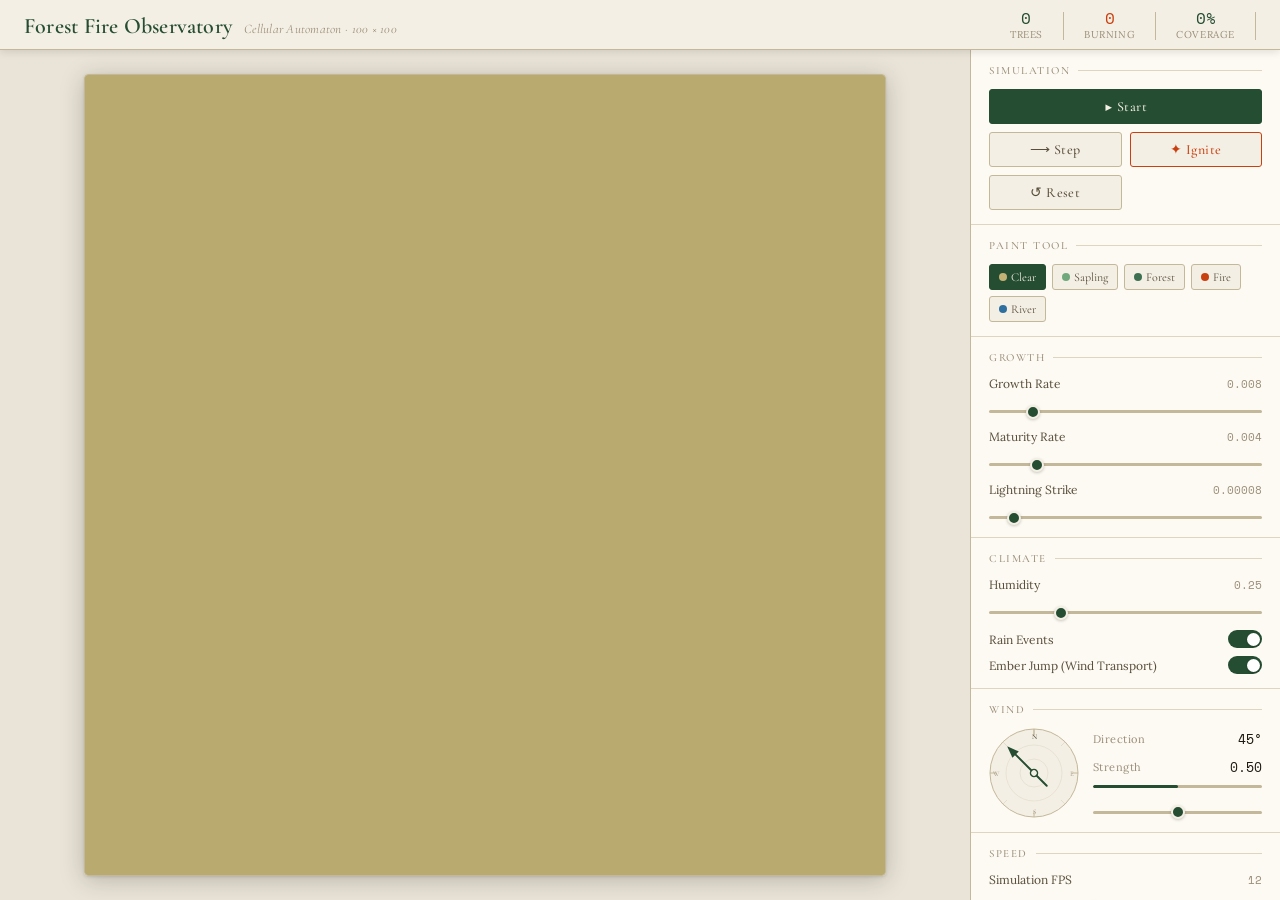
==== lab03/frontend/index.html @ 259b2fc2 "add: lab03 basic" ====
<!doctype html>
<html lang="en">
    <head>
        <meta charset="UTF-8" />
        <meta name="viewport" content="width=device-width, initial-scale=1.0" />
        <title>Forest Fire Observatory</title>
        <link rel="preconnect" href="https://fonts.googleapis.com" />
        <link
            href="https://fonts.googleapis.com/css2?family=Cormorant+Garamond:ital,wght@0,400;0,500;0,600;1,400;1,500&family=Lora:ital,wght@0,400;0,500;1,400&family=Space+Mono&display=swap"
            rel="stylesheet"
        />
        <link rel="stylesheet" href="style.css" />
    </head>
    <body>
        <div id="app">
            <div id="header">
                <div id="header-left">
                    <div id="header-title">Forest Fire Observatory</div>
                    <div id="header-subtitle">
                        Cellular Automaton · 100 × 100
                    </div>
                </div>
                <div id="header-stats">
                    <div class="hstat">
                        <span class="hstat-val" id="hstat-trees">0</span>
                        <span class="hstat-lbl">Trees</span>
                    </div>
                    <div class="hstat-sep"></div>
                    <div class="hstat">
                        <span
                            class="hstat-val"
                            id="hstat-fire"
                            style="color: var(--fire-col)"
                            >0</span
                        >
                        <span class="hstat-lbl">Burning</span>
                    </div>
                    <div class="hstat-sep"></div>
                    <div class="hstat">
                        <span class="hstat-val" id="hstat-cover">0%</span>
                        <span class="hstat-lbl">Coverage</span>
                    </div>
                    <div class="hstat-sep"></div>
                    <div id="rain-badge">
                        <span>🌧</span>
                        <span>Rain Event</span>
                    </div>
                </div>
            </div>

            <div id="main">
                <div id="canvas-area">
                    <div id="canvas-wrap">
                        <canvas id="canvas-grid"></canvas>
                        <canvas id="canvas-effects"></canvas>
                        <canvas id="canvas-rain"></canvas>
                    </div>
                </div>

                <div id="panel">
                    <!-- sim control -->
                    <div class="section">
                        <div class="section-title">Simulation</div>
                        <div id="controls-row">
                            <button
                                class="btn btn-primary"
                                id="btn-play"
                                onclick="toggleSim()"
                            >
                                ▶ Start
                            </button>
                            <button class="btn" onclick="stepSim()">
                                ⟶ Step
                            </button>
                            <button class="btn btn-fire" onclick="igniteFire()">
                                ✦ Ignite
                            </button>
                            <button class="btn" onclick="resetSim()">
                                ↺ Reset
                            </button>
                        </div>
                    </div>

                    <!-- paint tools -->
                    <div class="section">
                        <div class="section-title">Paint Tool</div>
                        <div id="tools-row">
                            <button
                                class="tool-btn active"
                                data-state="0"
                                onclick="setTool(this)"
                            >
                                <span
                                    class="tool-dot"
                                    style="background: #c4b274"
                                ></span
                                >Clear
                            </button>
                            <button
                                class="tool-btn"
                                data-state="1"
                                onclick="setTool(this)"
                            >
                                <span
                                    class="tool-dot"
                                    style="background: #6fa87a"
                                ></span
                                >Sapling
                            </button>
                            <button
                                class="tool-btn"
                                data-state="2"
                                onclick="setTool(this)"
                            >
                                <span
                                    class="tool-dot"
                                    style="background: #3d7050"
                                ></span
                                >Forest
                            </button>
                            <button
                                class="tool-btn"
                                data-state="3"
                                onclick="setTool(this)"
                            >
                                <span
                                    class="tool-dot"
                                    style="background: #c94010"
                                ></span
                                >Fire
                            </button>
                            <button
                                class="tool-btn"
                                data-state="6"
                                onclick="setTool(this)"
                            >
                                <span
                                    class="tool-dot"
                                    style="background: #2e6fa0"
                                ></span
                                >River
                            </button>
                        </div>
                    </div>

                    <!-- env -->
                    <div class="section">
                        <div class="section-title">Growth</div>
                        <div class="slider-group">
                            <div class="slider-header">
                                <span class="slider-label">Growth Rate</span>
                                <span class="slider-value" id="v-growth"
                                    >0.008</span
                                >
                            </div>
                            <input
                                type="range"
                                id="s-growth"
                                min="0.001"
                                max="0.05"
                                step="0.001"
                                value="0.008"
                                oninput="updateSlider('growth',this)"
                            />
                        </div>
                        <div class="slider-group">
                            <div class="slider-header">
                                <span class="slider-label">Maturity Rate</span>
                                <span class="slider-value" id="v-maturity"
                                    >0.004</span
                                >
                            </div>
                            <input
                                type="range"
                                id="s-maturity"
                                min="0.001"
                                max="0.02"
                                step="0.001"
                                value="0.004"
                                oninput="updateSlider('maturity',this)"
                            />
                        </div>
                        <div class="slider-group">
                            <div class="slider-header">
                                <span class="slider-label"
                                    >Lightning Strike</span
                                >
                                <span class="slider-value" id="v-lightning"
                                    >0.00008</span
                                >
                            </div>
                            <input
                                type="range"
                                id="s-lightning"
                                min="0.00001"
                                max="0.001"
                                step="0.00001"
                                value="0.00008"
                                oninput="updateSlider('lightning',this)"
                            />
                        </div>
                    </div>

                    <!-- climate -->
                    <div class="section">
                        <div class="section-title">Climate</div>
                        <div class="slider-group">
                            <div class="slider-header">
                                <span class="slider-label">Humidity</span>
                                <span class="slider-value" id="v-humidity"
                                    >0.25</span
                                >
                            </div>
                            <input
                                type="range"
                                id="s-humidity"
                                min="0"
                                max="1"
                                step="0.01"
                                value="0.25"
                                oninput="updateSlider('humidity',this)"
                            />
                        </div>
                        <div class="toggle-row">
                            <span class="toggle-label">Rain Events</span>
                            <label class="toggle">
                                <input
                                    type="checkbox"
                                    id="t-rain"
                                    checked
                                    onchange="sendConfig()"
                                />
                                <span class="toggle-track"></span>
                            </label>
                        </div>
                        <div class="toggle-row">
                            <span class="toggle-label"
                                >Ember Jump (Wind Transport)</span
                            >
                            <label class="toggle">
                                <input
                                    type="checkbox"
                                    id="t-ember"
                                    checked
                                    onchange="sendConfig()"
                                />
                                <span class="toggle-track"></span>
                            </label>
                        </div>
                    </div>

                    <!-- wind -->
                    <div class="section">
                        <div class="section-title">Wind</div>
                        <div id="compass-wrap">
                            <svg
                                id="compass-svg"
                                width="90"
                                height="90"
                                viewBox="-45 -45 90 90"
                            >
                                <!-- background -->
                                <circle
                                    r="44"
                                    fill="var(--paper)"
                                    stroke="var(--border)"
                                    stroke-width="1"
                                />
                                <!-- strength rings -->
                                <circle
                                    r="14"
                                    fill="none"
                                    stroke="var(--border-lt)"
                                    stroke-width="0.5"
                                />
                                <circle
                                    r="28"
                                    fill="none"
                                    stroke="var(--border-lt)"
                                    stroke-width="0.5"
                                />
                                <!-- cardinal marks -->
                                <line
                                    x1="0"
                                    y1="-44"
                                    x2="0"
                                    y2="-38"
                                    stroke="var(--border)"
                                    stroke-width="1.5"
                                />
                                <line
                                    x1="0"
                                    y1="44"
                                    x2="0"
                                    y2="38"
                                    stroke="var(--border)"
                                    stroke-width="1"
                                />
                                <line
                                    x1="-44"
                                    y1="0"
                                    x2="-38"
                                    y2="0"
                                    stroke="var(--border)"
                                    stroke-width="1"
                                />
                                <line
                                    x1="44"
                                    y1="0"
                                    x2="38"
                                    y2="0"
                                    stroke="var(--border)"
                                    stroke-width="1"
                                />
                                <!-- intercardinal marks -->
                                <g opacity="0.4">
                                    <line
                                        x1="31"
                                        y1="-31"
                                        x2="27"
                                        y2="-27"
                                        stroke="var(--border)"
                                        stroke-width="0.8"
                                    />
                                    <line
                                        x1="-31"
                                        y1="-31"
                                        x2="-27"
                                        y2="-27"
                                        stroke="var(--border)"
                                        stroke-width="0.8"
                                    />
                                    <line
                                        x1="31"
                                        y1="31"
                                        x2="27"
                                        y2="27"
                                        stroke="var(--border)"
                                        stroke-width="0.8"
                                    />
                                    <line
                                        x1="-31"
                                        y1="31"
                                        x2="-27"
                                        y2="27"
                                        stroke="var(--border)"
                                        stroke-width="0.8"
                                    />
                                </g>
                                <!-- cardinal labels -->
                                <text
                                    x="0"
                                    y="-34"
                                    text-anchor="middle"
                                    font-size="7"
                                    fill="var(--text-md)"
                                    font-family="Cormorant Garamond,serif"
                                    font-weight="600"
                                >
                                    N
                                </text>
                                <text
                                    x="0"
                                    y="41"
                                    text-anchor="middle"
                                    font-size="7"
                                    fill="var(--text-lt)"
                                    font-family="Cormorant Garamond,serif"
                                >
                                    S
                                </text>
                                <text
                                    x="38"
                                    y="2.5"
                                    text-anchor="middle"
                                    font-size="7"
                                    fill="var(--text-lt)"
                                    font-family="Cormorant Garamond,serif"
                                >
                                    E
                                </text>
                                <text
                                    x="-38"
                                    y="2.5"
                                    text-anchor="middle"
                                    font-size="7"
                                    fill="var(--text-lt)"
                                    font-family="Cormorant Garamond,serif"
                                >
                                    W
                                </text>
                                <!-- wind arrow (rotated by JS) -->
                                <g
                                    id="compass-arrow"
                                    style="transform-origin: 0 0"
                                >
                                    <line
                                        x1="0"
                                        y1="18"
                                        x2="0"
                                        y2="-32"
                                        stroke="var(--green-dk)"
                                        stroke-width="2"
                                        stroke-linecap="round"
                                    />
                                    <polygon
                                        points="0,-38 -4.5,-26 4.5,-26"
                                        fill="var(--green-dk)"
                                    />
                                    <circle
                                        r="3.5"
                                        fill="var(--paper)"
                                        stroke="var(--green-dk)"
                                        stroke-width="1.5"
                                    />
                                </g>
                            </svg>
                            <div id="wind-info">
                                <div class="wind-stat-row">
                                    <span class="wind-stat-label"
                                        >Direction</span
                                    >
                                    <span class="wind-stat-val" id="w-angle"
                                        >45°</span
                                    >
                                </div>
                                <div class="wind-stat-row">
                                    <span class="wind-stat-label"
                                        >Strength</span
                                    >
                                    <span class="wind-stat-val" id="w-strength"
                                        >0.50</span
                                    >
                                </div>
                                <div id="wind-strength-track">
                                    <div
                                        id="wind-strength-fill"
                                        style="width: 50%"
                                    ></div>
                                </div>
                                <div style="margin-top: 10px">
                                    <input
                                        type="range"
                                        id="s-wind-strength"
                                        min="0"
                                        max="1"
                                        step="0.01"
                                        value="0.5"
                                        oninput="updateWindStrength(this)"
                                        style="width: 100%"
                                    />
                                </div>
                            </div>
                        </div>
                    </div>

                    <!-- speed -->
                    <div class="section">
                        <div class="section-title">Speed</div>
                        <div class="slider-group">
                            <div class="slider-header">
                                <span class="slider-label">Simulation FPS</span>
                                <span class="slider-value" id="v-fps">12</span>
                            </div>
                            <input
                                type="range"
                                id="s-fps"
                                min="1"
                                max="30"
                                step="1"
                                value="12"
                                oninput="updateSlider('fps',this)"
                            />
                        </div>
                    </div>

                    <!-- stats -->
                    <div class="section">
                        <div class="section-title">Forest Statistics</div>

                        <div class="stat-row">
                            <div
                                class="stat-dot"
                                style="background: #6fa87a"
                            ></div>
                            <div class="stat-name">Saplings</div>
                            <div class="stat-bar-track">
                                <div
                                    class="stat-bar-fill"
                                    id="bar-young"
                                    style="width: 0%; background: #6fa87a"
                                ></div>
                            </div>
                            <div class="stat-count" id="cnt-young">0</div>
                        </div>
                        <div class="stat-row">
                            <div
                                class="stat-dot"
                                style="background: #3d7050"
                            ></div>
                            <div class="stat-name">Forest</div>
                            <div class="stat-bar-track">
                                <div
                                    class="stat-bar-fill"
                                    id="bar-mature"
                                    style="width: 0%; background: #3d7050"
                                ></div>
                            </div>
                            <div class="stat-count" id="cnt-mature">0</div>
                        </div>
                        <div class="stat-row">
                            <div
                                class="stat-dot"
                                style="background: #c94010"
                            ></div>
                            <div class="stat-name">Fire</div>
                            <div class="stat-bar-track">
                                <div
                                    class="stat-bar-fill"
                                    id="bar-fire"
                                    style="width: 0%; background: #c94010"
                                ></div>
                            </div>
                            <div class="stat-count" id="cnt-fire">0</div>
                        </div>
                        <div class="stat-row">
                            <div
                                class="stat-dot"
                                style="background: #9e2a08"
                            ></div>
                            <div class="stat-name">Embers</div>
                            <div class="stat-bar-track">
                                <div
                                    class="stat-bar-fill"
                                    id="bar-embers"
                                    style="width: 0%; background: #9e2a08"
                                ></div>
                            </div>
                            <div class="stat-count" id="cnt-embers">0</div>
                        </div>
                        <div class="stat-row">
                            <div
                                class="stat-dot"
                                style="background: #7a7265"
                            ></div>
                            <div class="stat-name">Ash</div>
                            <div class="stat-bar-track">
                                <div
                                    class="stat-bar-fill"
                                    id="bar-ash"
                                    style="width: 0%; background: #7a7265"
                                ></div>
                            </div>
                            <div class="stat-count" id="cnt-ash">0</div>
                        </div>
                        <div class="stat-row">
                            <div
                                class="stat-dot"
                                style="background: #2e6fa0"
                            ></div>
                            <div class="stat-name">Water</div>
                            <div class="stat-bar-track">
                                <div
                                    class="stat-bar-fill"
                                    id="bar-water"
                                    style="width: 0%; background: #2e6fa0"
                                ></div>
                            </div>
                            <div class="stat-count" id="cnt-water">0</div>
                        </div>
                    </div>

                    <!-- legend -->
                    <div class="section">
                        <div class="section-title">Legend</div>
                        <div class="legend-grid">
                            <div class="legend-item">
                                <div
                                    class="legend-swatch"
                                    style="background: #c4b274"
                                ></div>
                                Bare Soil
                            </div>
                            <div class="legend-item">
                                <div
                                    class="legend-swatch"
                                    style="background: #6fa87a"
                                ></div>
                                Young Tree
                            </div>
                            <div class="legend-item">
                                <div
                                    class="legend-swatch"
                                    style="background: #3d7050"
                                ></div>
                                Mature Tree
                            </div>
                            <div class="legend-item">
                                <div
                                    class="legend-swatch"
                                    style="background: #c94010"
                                ></div>
                                Burning
                            </div>
                            <div class="legend-item">
                                <div
                                    class="legend-swatch"
                                    style="background: #9e2a08"
                                ></div>
                                Embers
                            </div>
                            <div class="legend-item">
                                <div
                                    class="legend-swatch"
                                    style="background: #7a7265"
                                ></div>
                                Ash
                            </div>
                            <div class="legend-item">
                                <div
                                    class="legend-swatch"
                                    style="background: #2e6fa0"
                                ></div>
                                River
                            </div>
                        </div>
                    </div>

                    <div id="tick-row">
                        <span class="tick-label">Generation</span>
                        <span id="tick-val">0</span>
                    </div>
                </div>
            </div>
        </div>

        <script src="script.js"></script>
    </body>
</html>
---- lab03/frontend/style.css ----
*,
*::before,
*::after {
    box-sizing: border-box;
    margin: 0;
    padding: 0;
}

:root {
    --bg: #eae4d8;
    --paper: #f4efe4;
    --panel: #fdfaf4;
    --border: #c4b89a;
    --border-lt: #ddd5c0;
    --green-dk: #254d32;
    --green-md: #3d7050;
    --green-lt: #6fa87a;
    --earth: #7d5530;
    --amber: #b87820;
    --fire-col: #c94010;
    --ember-col: #9e2a08;
    --ash-col: #7a7265;
    --water-col: #2e6fa0;
    --text: #1e1a10;
    --text-md: #584e3a;
    --text-lt: #9a8e78;
    --shadow: rgba(20, 14, 4, 0.12);
    --shadow-md: rgba(20, 14, 4, 0.22);
}

html,
body {
    height: 100%;
    background: var(--bg);
    color: var(--text);
    font-family: "Lora", Georgia, serif;
    overflow: hidden;
}

/* subtle grain texture */
body::before {
    content: "";
    position: fixed;
    inset: 0;
    /*background-image: url("data:image/svg+xml,%3Csvg viewBox='0 0 200 200' xmlns='http://www.w3.org/2000/svg'%3E%3Cfilter id='n'%3E%3CfeTurbulence type='fractalNoise' baseFrequency='0.65' numOctaves='3' stitchTiles='stitch'/%3E%3C/filter%3E%3Crect width='100%25' height='100%25' filter='url(%23n)' opacity='0.04'/%3E%3C/svg%3E");*/
    pointer-events: none;
    z-index: 1000;
    opacity: 0.6;
}

/* layout */
#app {
    display: flex;
    flex-direction: column;
    height: 100vh;
    padding: 0;
}

#header {
    display: flex;
    align-items: center;
    justify-content: space-between;
    padding: 10px 24px 8px;
    background: var(--paper);
    border-bottom: 1px solid var(--border);
    box-shadow: 0 2px 8px var(--shadow);
    flex-shrink: 0;
    z-index: 10;
}

#header-left {
    display: flex;
    align-items: baseline;
    gap: 12px;
}

#header-title {
    font-family: "Cormorant Garamond", Georgia, serif;
    font-size: 22px;
    font-weight: 600;
    color: var(--green-dk);
    letter-spacing: 0.01em;
}

#header-subtitle {
    font-family: "Cormorant Garamond", serif;
    font-size: 13px;
    font-style: italic;
    color: var(--text-lt);
    letter-spacing: 0.02em;
}

#header-stats {
    display: flex;
    gap: 20px;
    align-items: center;
}

.hstat {
    display: flex;
    flex-direction: column;
    align-items: center;
}

.hstat-val {
    font-family: "Space Mono", monospace;
    font-size: 16px;
    color: var(--green-dk);
    line-height: 1;
}

.hstat-lbl {
    font-size: 10px;
    color: var(--text-lt);
    letter-spacing: 0.06em;
    text-transform: uppercase;
    margin-top: 2px;
}

.hstat-sep {
    width: 1px;
    height: 28px;
    background: var(--border);
}

#rain-badge {
    display: none;
    align-items: center;
    gap: 6px;
    padding: 4px 12px;
    background: rgba(46, 111, 160, 0.12);
    border: 1px solid rgba(46, 111, 160, 0.3);
    border-radius: 20px;
    font-size: 12px;
    color: var(--water-col);
    font-family: "Cormorant Garamond", serif;
    font-style: italic;
    animation: rainPulse 2s ease-in-out infinite;
}

#rain-badge.visible {
    display: flex;
}

@keyframes rainPulse {
    0%,
    100% {
        opacity: 1;
    }
    50% {
        opacity: 0.6;
    }
}

#main {
    display: flex;
    flex: 1;
    overflow: hidden;
}

#canvas-area {
    flex: 1;
    display: flex;
    align-items: center;
    justify-content: center;
    padding: 16px;
    position: relative;
    overflow: hidden;
}

#canvas-wrap {
    position: relative;
    border-radius: 4px;
    overflow: hidden;
    box-shadow:
        0 4px 24px var(--shadow-md),
        0 1px 3px var(--shadow);
    border: 1px solid var(--border);
}

#canvas-grid {
    display: block;
    cursor: crosshair;
}

#canvas-effects {
    position: absolute;
    top: 0;
    left: 0;
    pointer-events: none;
}

#canvas-rain {
    position: absolute;
    top: 0;
    left: 0;
    pointer-events: none;
    opacity: 0;
    transition: opacity 1s ease;
}

#canvas-rain.visible {
    opacity: 1;
}

/* right */
#panel {
    width: 310px;
    min-width: 310px;
    background: var(--panel);
    border-left: 1px solid var(--border);
    display: flex;
    flex-direction: column;
    overflow-y: auto;
    overflow-x: hidden;
    scrollbar-width: thin;
    scrollbar-color: var(--border) transparent;
}

#panel::-webkit-scrollbar {
    width: 4px;
}
#panel::-webkit-scrollbar-track {
    background: transparent;
}
#panel::-webkit-scrollbar-thumb {
    background: var(--border);
    border-radius: 2px;
}

.section {
    padding: 14px 18px;
    border-bottom: 1px solid var(--border-lt);
}

.section-title {
    font-family: "Cormorant Garamond", serif;
    font-size: 11px;
    font-weight: 500;
    letter-spacing: 0.14em;
    text-transform: uppercase;
    color: var(--text-lt);
    margin-bottom: 12px;
    display: flex;
    align-items: center;
    gap: 8px;
}

.section-title::after {
    content: "";
    flex: 1;
    height: 1px;
    background: var(--border-lt);
}

/* control btns */
#controls-row {
    display: grid;
    grid-template-columns: 1fr 1fr;
    gap: 8px;
}

.btn {
    font-family: "Cormorant Garamond", serif;
    font-size: 14px;
    font-weight: 500;
    letter-spacing: 0.03em;
    padding: 8px 12px;
    border-radius: 3px;
    border: 1px solid var(--border);
    background: var(--paper);
    color: var(--text-md);
    cursor: pointer;
    transition: all 0.15s ease;
    display: flex;
    align-items: center;
    justify-content: center;
    gap: 6px;
    white-space: nowrap;
}

.btn:hover {
    background: var(--bg);
    border-color: var(--text-lt);
    color: var(--text);
}

.btn:active {
    transform: translateY(1px);
}

.btn-primary {
    background: var(--green-dk);
    border-color: var(--green-dk);
    color: #f4efe4;
    grid-column: 1 / -1;
}

.btn-primary:hover {
    background: var(--green-md);
    border-color: var(--green-md);
    color: #f4efe4;
}

.btn-primary.paused {
    background: var(--amber);
    border-color: var(--amber);
}

.btn-fire {
    border-color: var(--fire-col);
    color: var(--fire-col);
}

.btn-fire:hover {
    background: rgba(201, 64, 16, 0.08);
    color: var(--fire-col);
}

/* paint Tools */
#tools-row {
    display: flex;
    gap: 6px;
    flex-wrap: wrap;
}

.tool-btn {
    font-family: "Cormorant Garamond", serif;
    font-size: 12px;
    padding: 5px 9px;
    border-radius: 3px;
    border: 1px solid var(--border);
    background: var(--paper);
    color: var(--text-md);
    cursor: pointer;
    transition: all 0.15s;
    display: flex;
    align-items: center;
    gap: 4px;
    white-space: nowrap;
}

.tool-btn:hover {
    background: var(--bg);
}

.tool-btn.active {
    background: var(--green-dk);
    border-color: var(--green-dk);
    color: #f4efe4;
}

.tool-dot {
    width: 8px;
    height: 8px;
    border-radius: 50%;
    flex-shrink: 0;
}

/* sliders */
.slider-group {
    margin-bottom: 12px;
}

.slider-group:last-child {
    margin-bottom: 0;
}

.slider-header {
    display: flex;
    justify-content: space-between;
    align-items: baseline;
    margin-bottom: 5px;
}

.slider-label {
    font-size: 12px;
    color: var(--text-md);
    font-family: "Lora", serif;
}

.slider-value {
    font-family: "Space Mono", monospace;
    font-size: 11px;
    color: var(--text-lt);
}

input[type="range"] {
    -webkit-appearance: none;
    appearance: none;
    width: 100%;
    height: 3px;
    background: var(--border);
    border-radius: 2px;
    outline: none;
    cursor: pointer;
}

input[type="range"]::-webkit-slider-thumb {
    -webkit-appearance: none;
    width: 14px;
    height: 14px;
    border-radius: 50%;
    background: var(--green-dk);
    border: 2px solid var(--paper);
    box-shadow: 0 1px 3px var(--shadow-md);
    cursor: pointer;
    transition: transform 0.1s;
}

input[type="range"]::-webkit-slider-thumb:hover {
    transform: scale(1.2);
}

/* toggle */
.toggle-row {
    display: flex;
    justify-content: space-between;
    align-items: center;
    margin-bottom: 8px;
}

.toggle-row:last-child {
    margin-bottom: 0;
}

.toggle-label {
    font-size: 12px;
    color: var(--text-md);
}

.toggle {
    position: relative;
    width: 34px;
    height: 18px;
    flex-shrink: 0;
}

.toggle input {
    display: none;
}

.toggle-track {
    position: absolute;
    inset: 0;
    background: var(--border);
    border-radius: 9px;
    cursor: pointer;
    transition: background 0.2s;
}

.toggle input:checked + .toggle-track {
    background: var(--green-dk);
}

.toggle-track::after {
    content: "";
    position: absolute;
    width: 13px;
    height: 13px;
    background: white;
    border-radius: 50%;
    top: 2.5px;
    left: 2.5px;
    transition: transform 0.2s;
    box-shadow: 0 1px 2px var(--shadow-md);
}

.toggle input:checked + .toggle-track::after {
    transform: translateX(16px);
}

/* wind compass */
#compass-wrap {
    display: flex;
    align-items: center;
    gap: 14px;
}

#compass-svg {
    cursor: grab;
    flex-shrink: 0;
}

#compass-svg:active {
    cursor: grabbing;
}

#wind-info {
    flex: 1;
}

.wind-stat-row {
    display: flex;
    justify-content: space-between;
    align-items: center;
    margin-bottom: 8px;
}

.wind-stat-label {
    font-size: 11px;
    color: var(--text-lt);
    letter-spacing: 0.04em;
}

.wind-stat-val {
    font-family: "Space Mono", monospace;
    font-size: 13px;
    color: var(--text);
}

#wind-strength-track {
    width: 100%;
    height: 3px;
    background: var(--border);
    border-radius: 2px;
    overflow: hidden;
    margin-top: 4px;
}

#wind-strength-fill {
    height: 100%;
    background: var(--green-dk);
    border-radius: 2px;
    transition: width 0.3s;
}

/* stats */
.stat-row {
    display: flex;
    align-items: center;
    gap: 8px;
    margin-bottom: 7px;
}

.stat-row:last-child {
    margin-bottom: 0;
}

.stat-dot {
    width: 9px;
    height: 9px;
    border-radius: 50%;
    flex-shrink: 0;
}

.stat-name {
    font-size: 11px;
    color: var(--text-md);
    min-width: 52px;
}

.stat-bar-track {
    flex: 1;
    height: 5px;
    background: var(--border-lt);
    border-radius: 3px;
    overflow: hidden;
}

.stat-bar-fill {
    height: 100%;
    border-radius: 3px;
    transition: width 0.5s ease;
}

.stat-count {
    font-family: "Space Mono", monospace;
    font-size: 10px;
    color: var(--text-lt);
    min-width: 38px;
    text-align: right;
}

/* legends */
.legend-grid {
    display: grid;
    grid-template-columns: 1fr 1fr;
    gap: 6px;
}

.legend-item {
    display: flex;
    align-items: center;
    gap: 7px;
    font-size: 11px;
    color: var(--text-md);
}

.legend-swatch {
    width: 14px;
    height: 10px;
    border-radius: 2px;
    flex-shrink: 0;
    border: 1px solid rgba(0, 0, 0, 0.08);
}

/* tick counter */
#tick-row {
    padding: 10px 18px;
    display: flex;
    justify-content: space-between;
    align-items: center;
    background: var(--bg);
    border-top: 1px solid var(--border);
    margin-top: auto;
}

.tick-label {
    font-family: "Cormorant Garamond", serif;
    font-size: 11px;
    letter-spacing: 0.1em;
    text-transform: uppercase;
    color: var(--text-lt);
}

#tick-val {
    font-family: "Space Mono", monospace;
    font-size: 14px;
    color: var(--green-dk);
}

/* tooltip */
#rules-section {
    padding: 14px 18px;
    border-bottom: 1px solid var(--border-lt);
}

.rule-chip {
    display: inline-flex;
    align-items: center;
    gap: 5px;
    padding: 3px 8px;
    margin: 2px;
    background: rgba(37, 77, 50, 0.07);
    border: 1px solid rgba(37, 77, 50, 0.18);
    border-radius: 12px;
    font-size: 10px;
    color: var(--green-dk);
    font-family: "Lora", serif;
}
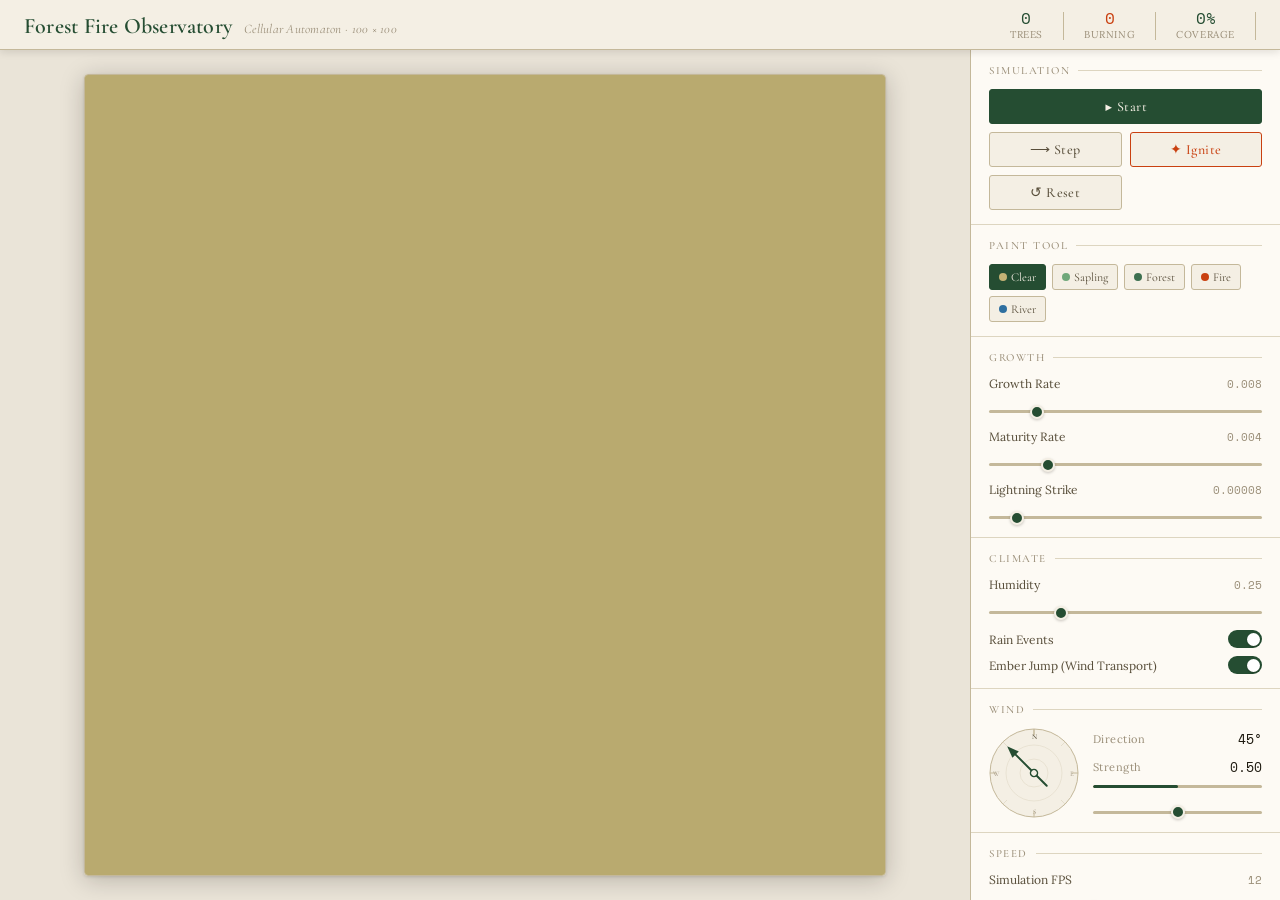
==== commit ab060abc: "fix: params range limit" ====
--- a/lab03/frontend/index.html
+++ b/lab03/frontend/index.html
@@ -156,7 +156,7 @@
                             <input
                                 type="range"
                                 id="s-growth"
-                                min="0.001"
+                                min="0.000"
                                 max="0.05"
                                 step="0.001"
                                 value="0.008"
@@ -173,7 +173,7 @@
                             <input
                                 type="range"
                                 id="s-maturity"
-                                min="0.001"
+                                min="0.000"
                                 max="0.02"
                                 step="0.001"
                                 value="0.004"
@@ -192,7 +192,7 @@
                             <input
                                 type="range"
                                 id="s-lightning"
-                                min="0.00001"
+                                min="0.00000"
                                 max="0.001"
                                 step="0.00001"
                                 value="0.00008"
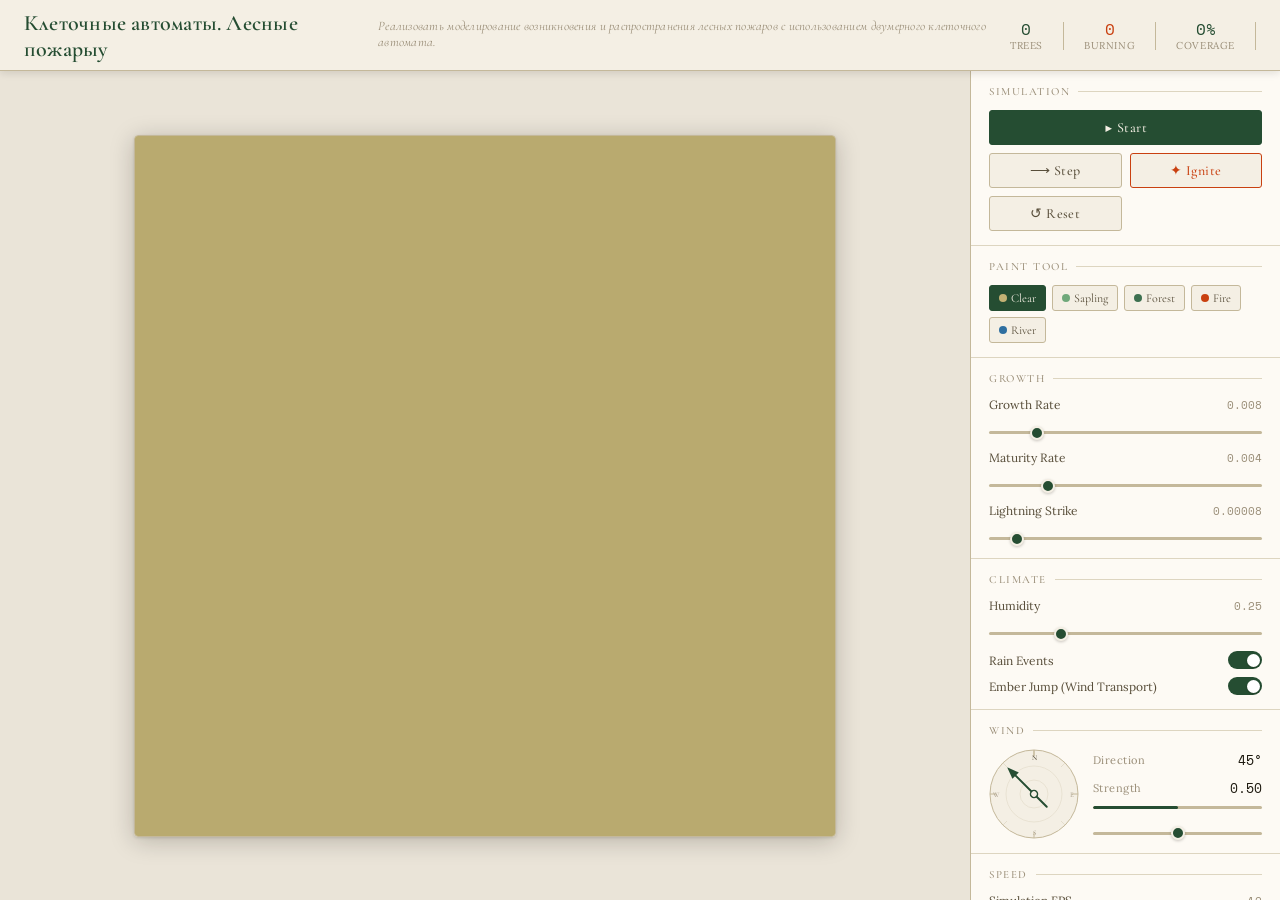
==== commit 00321cc1: "fix: page title" ====
--- a/lab03/frontend/index.html
+++ b/lab03/frontend/index.html
@@ -3,7 +3,7 @@
     <head>
         <meta charset="UTF-8" />
         <meta name="viewport" content="width=device-width, initial-scale=1.0" />
-        <title>Forest Fire Observatory</title>
+        <title>Sim Lab 1 : Forest Fire Simulation</title>
         <link rel="preconnect" href="https://fonts.googleapis.com" />
         <link
             href="https://fonts.googleapis.com/css2?family=Cormorant+Garamond:ital,wght@0,400;0,500;0,600;1,400;1,500&family=Lora:ital,wght@0,400;0,500;1,400&family=Space+Mono&display=swap"
@@ -15,9 +15,13 @@
         <div id="app">
             <div id="header">
                 <div id="header-left">
-                    <div id="header-title">Forest Fire Observatory</div>
+                    <div id="header-title">
+                        Клеточные автоматы. Лесные пожарыy
+                    </div>
                     <div id="header-subtitle">
-                        Cellular Automaton · 100 × 100
+                        Реализовать моделирование возникновения и
+                        распространения лесных пожаров с использованием
+                        двумерного клеточного автомата.
                     </div>
                 </div>
                 <div id="header-stats">
